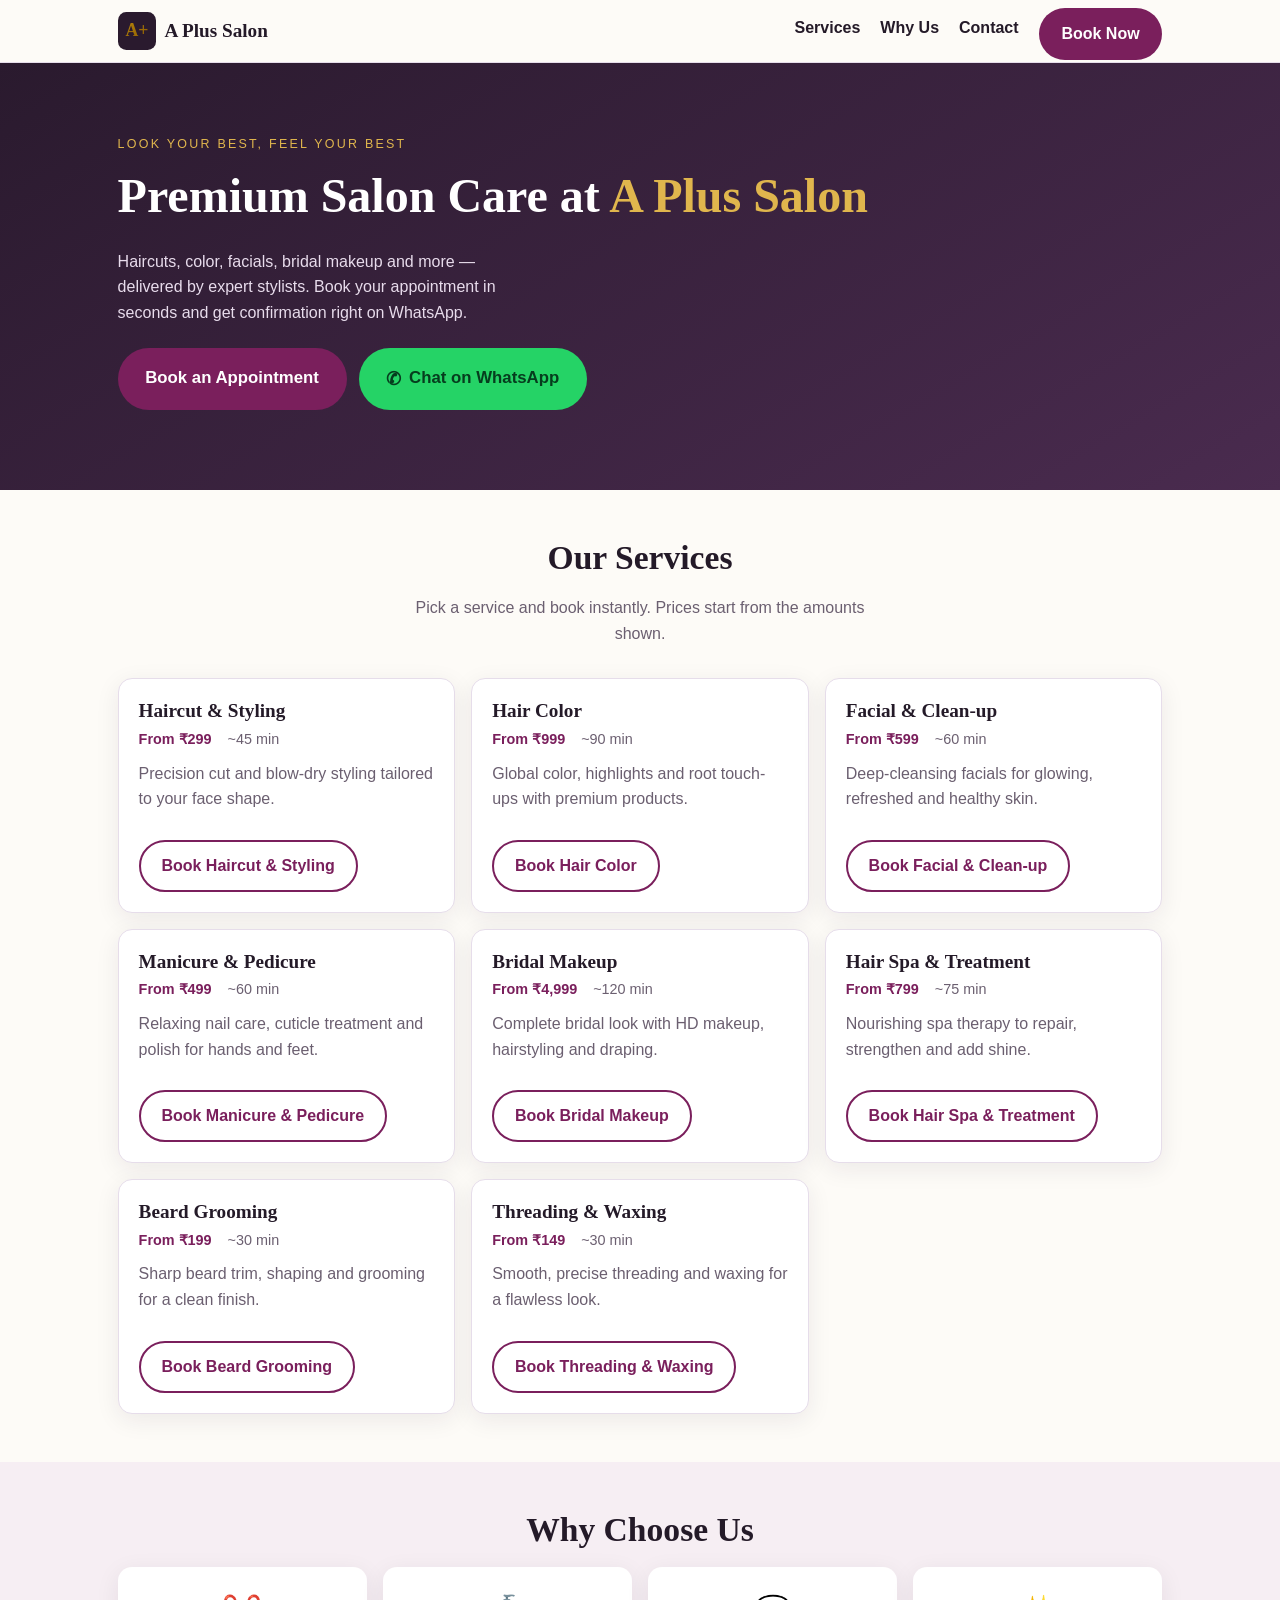
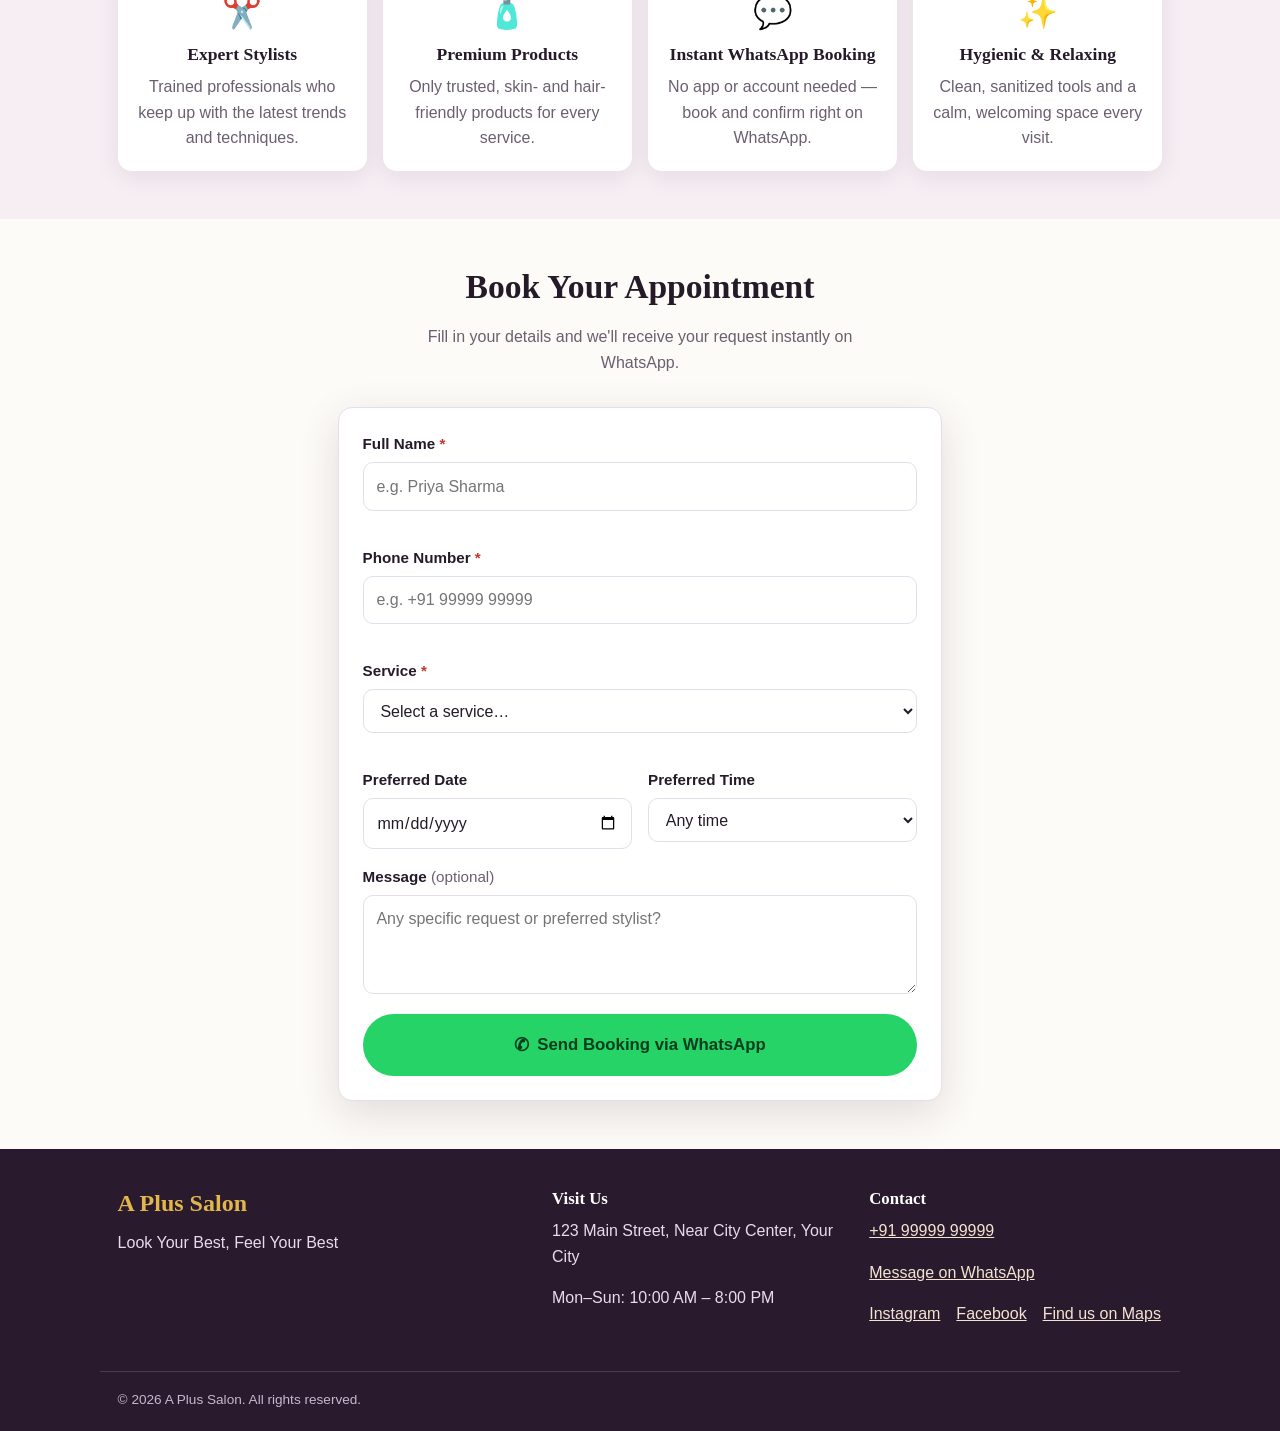
==== index.html @ b379f470 "feat: add public salon landing page with WhatsApp lead capture - Dependency-free static site (HTML +" ====
<!DOCTYPE html>
<html lang="en">
<head>
  <meta charset="UTF-8" />
  <meta name="viewport" content="width=device-width, initial-scale=1.0" />
  <title>A Plus Salon — Look Your Best, Feel Your Best</title>
  <meta name="description" content="A Plus Salon offers haircuts, hair color, facials, bridal makeup, manicure, pedicure and hair spa. Book your appointment instantly on WhatsApp." />
  <meta name="theme-color" content="#2a1a2e" />
  <link rel="canonical" href="https://a-plus-salon.example.com/" />

  <!-- Open Graph -->
  <meta property="og:type" content="business.business" />
  <meta property="og:title" content="A Plus Salon — Look Your Best, Feel Your Best" />
  <meta property="og:description" content="Haircuts, color, facials, bridal makeup and more. Book instantly on WhatsApp." />
  <meta property="og:url" content="https://a-plus-salon.example.com/" />
  <meta property="og:image" content="assets/img/og-image.svg" />
  <meta property="og:site_name" content="A Plus Salon" />

  <!-- Twitter card -->
  <meta name="twitter:card" content="summary_large_image" />
  <meta name="twitter:title" content="A Plus Salon — Look Your Best, Feel Your Best" />
  <meta name="twitter:description" content="Haircuts, color, facials, bridal makeup and more. Book instantly on WhatsApp." />
  <meta name="twitter:image" content="assets/img/og-image.svg" />

  <!-- Favicon -->
  <link rel="icon" type="image/svg+xml" href="assets/img/favicon.svg" />

  <!-- Styles -->
  <link rel="stylesheet" href="assets/css/styles.css" />

  <!-- JSON-LD: LocalBusiness / HairSalon -->
  <script type="application/ld+json">
  {
    "@context": "https://schema.org",
    "@type": "HairSalon",
    "name": "A Plus Salon",
    "description": "Full-service salon offering haircuts, hair color, facials, bridal makeup, manicure, pedicure and hair spa.",
    "image": "https://a-plus-salon.example.com/assets/img/og-image.svg",
    "url": "https://a-plus-salon.example.com/",
    "telephone": "+91 99999 99999",
    "priceRange": "₹₹",
    "address": {
      "@type": "PostalAddress",
      "streetAddress": "123 Main Street, Near City Center",
      "addressLocality": "Your City"
    },
    "openingHours": "Mo-Su 10:00-20:00"
  }
  </script>
</head>
<body>
  <a class="skip-link" href="#booking">Skip to booking</a>

  <!-- ============================ HEADER / NAV ============================ -->
  <header class="site-header">
    <div class="container site-header__inner">
      <a class="brand" href="#top" data-scroll-to="top">
        <img class="brand__logo" src="assets/img/logo.svg" width="40" height="40" alt="" />
        <span class="brand__name" data-salon-name>A Plus Salon</span>
      </a>

      <button id="nav-toggle" class="nav-toggle" type="button" aria-label="Toggle menu" aria-expanded="false" aria-controls="nav-menu">
        <span class="nav-toggle__bar"></span>
        <span class="nav-toggle__bar"></span>
        <span class="nav-toggle__bar"></span>
      </button>

      <nav id="nav-menu" class="nav-menu" aria-label="Primary">
        <a href="#services" data-scroll-to="services">Services</a>
        <a href="#benefits" data-scroll-to="benefits">Why Us</a>
        <a href="#contact" data-scroll-to="contact">Contact</a>
        <button class="btn btn--primary nav-menu__cta" type="button" data-scroll-to="booking">Book Now</button>
      </nav>
    </div>
  </header>

  <main id="top">
    <!-- =============================== HERO =============================== -->
    <section class="hero" aria-labelledby="hero-title">
      <div class="container hero__inner">
        <p class="hero__eyebrow" data-tagline>Look Your Best, Feel Your Best</p>
        <h1 id="hero-title" class="hero__title">
          Premium Salon Care at <span class="hero__accent" data-salon-name>A Plus Salon</span>
        </h1>
        <p class="hero__subtext">
          Haircuts, color, facials, bridal makeup and more — delivered by expert stylists.
          Book your appointment in seconds and get confirmation right on WhatsApp.
        </p>
        <div class="hero__actions">
          <button class="btn btn--primary btn--lg" type="button" data-scroll-to="booking">Book an Appointment</button>
          <a class="btn btn--whatsapp btn--lg" data-whatsapp-link href="#" rel="noopener">
            <span class="btn__wa-icon" aria-hidden="true">✆</span> Chat on WhatsApp
          </a>
        </div>
      </div>
    </section>

    <!-- ============================= SERVICES ============================= -->
    <section id="services" class="section services" aria-labelledby="services-title">
      <div class="container">
        <h2 id="services-title" class="section__title">Our Services</h2>
        <p class="section__lead">Pick a service and book instantly. Prices start from the amounts shown.</p>
        <div id="services-grid" class="services__grid">
          <!-- Service cards are rendered from config by main.js -->
          <noscript>Please enable JavaScript to view our services and booking form.</noscript>
        </div>
      </div>
    </section>

    <!-- ============================= BENEFITS ============================= -->
    <section id="benefits" class="section benefits" aria-labelledby="benefits-title">
      <div class="container">
        <h2 id="benefits-title" class="section__title">Why Choose Us</h2>
        <ul class="benefits__grid">
          <li class="benefit">
            <span class="benefit__icon" aria-hidden="true">✂️</span>
            <h3 class="benefit__title">Expert Stylists</h3>
            <p>Trained professionals who keep up with the latest trends and techniques.</p>
          </li>
          <li class="benefit">
            <span class="benefit__icon" aria-hidden="true">🧴</span>
            <h3 class="benefit__title">Premium Products</h3>
            <p>Only trusted, skin- and hair-friendly products for every service.</p>
          </li>
          <li class="benefit">
            <span class="benefit__icon" aria-hidden="true">💬</span>
            <h3 class="benefit__title">Instant WhatsApp Booking</h3>
            <p>No app or account needed — book and confirm right on WhatsApp.</p>
          </li>
          <li class="benefit">
            <span class="benefit__icon" aria-hidden="true">✨</span>
            <h3 class="benefit__title">Hygienic &amp; Relaxing</h3>
            <p>Clean, sanitized tools and a calm, welcoming space every visit.</p>
          </li>
        </ul>
      </div>
    </section>

    <!-- ============================= BOOKING ============================= -->
    <section id="booking" class="section booking" aria-labelledby="booking-title">
      <div class="container booking__inner">
        <h2 id="booking-title" class="section__title">Book Your Appointment</h2>
        <p class="section__lead">
          Fill in your details and we'll receive your request instantly on WhatsApp.
        </p>

        <form id="booking-form" class="booking-form" novalidate>
          <div class="field">
            <label for="name">Full Name <span class="req" aria-hidden="true">*</span></label>
            <input id="name" name="name" type="text" autocomplete="name" required
                   aria-required="true" placeholder="e.g. Priya Sharma" />
            <p class="field__error" data-error-for="name" role="alert" aria-live="polite"></p>
          </div>

          <div class="field">
            <label for="phone">Phone Number <span class="req" aria-hidden="true">*</span></label>
            <input id="phone" name="phone" type="tel" inputmode="tel" autocomplete="tel" required
                   aria-required="true" placeholder="e.g. +91 99999 99999" />
            <p class="field__error" data-error-for="phone" role="alert" aria-live="polite"></p>
          </div>

          <div class="field">
            <label for="service">Service <span class="req" aria-hidden="true">*</span></label>
            <select id="service" name="service" required aria-required="true">
              <!-- Options populated from config by main.js -->
              <option value="" disabled selected>Select a service…</option>
            </select>
            <p class="field__error" data-error-for="service" role="alert" aria-live="polite"></p>
          </div>

          <div class="field field--half">
            <label for="date">Preferred Date</label>
            <input id="date" name="date" type="date" autocomplete="off" />
          </div>

          <div class="field field--half">
            <label for="time">Preferred Time</label>
            <select id="time" name="time">
              <option value="">Any time</option>
              <option value="Morning (10 AM – 12 PM)">Morning (10 AM – 12 PM)</option>
              <option value="Afternoon (12 PM – 4 PM)">Afternoon (12 PM – 4 PM)</option>
              <option value="Evening (4 PM – 8 PM)">Evening (4 PM – 8 PM)</option>
            </select>
          </div>

          <div class="field">
            <label for="message">Message <span class="field__opt">(optional)</span></label>
            <textarea id="message" name="message" rows="3" autocomplete="off"
                      placeholder="Any specific request or preferred stylist?"></textarea>
          </div>

          <!-- Honeypot: hidden from real users, catches spam bots -->
          <div class="hp-field" aria-hidden="true">
            <label for="company">Company (leave empty)</label>
            <input id="company" name="company" type="text" tabindex="-1" autocomplete="off" />
          </div>

          <button class="btn btn--whatsapp btn--lg btn--block" type="submit">
            <span class="btn__wa-icon" aria-hidden="true">✆</span> Send Booking via WhatsApp
          </button>

          <div id="form-success" class="form-success" role="status" aria-live="polite" hidden>
            <strong>Thank you! Your booking request has been saved.</strong>
            <p>We've opened WhatsApp so you can send us your request. See you soon!</p>
            <p id="whatsapp-fallback-wrap" class="whatsapp-fallback-wrap" hidden>
              If WhatsApp didn't open,
              <a id="whatsapp-fallback" href="#" rel="noopener">tap here to message us</a>.
            </p>
          </div>
        </form>
      </div>
    </section>
  </main>

  <!-- ============================== FOOTER ============================== -->
  <footer id="contact" class="site-footer">
    <div class="container site-footer__inner">
      <div class="site-footer__col">
        <h2 class="site-footer__brand" data-salon-name>A Plus Salon</h2>
        <p data-tagline>Look Your Best, Feel Your Best</p>
      </div>
      <div class="site-footer__col">
        <h3>Visit Us</h3>
        <p><span data-address>123 Main Street</span>, <span data-city>Your City</span></p>
        <p data-hours>Mon–Sun: 10:00 AM – 8:00 PM</p>
      </div>
      <div class="site-footer__col">
        <h3>Contact</h3>
        <p><a data-phone-link href="#"><span data-phone>+91 99999 99999</span></a></p>
        <p><a class="footer-wa" data-whatsapp-link href="#" rel="noopener">Message on WhatsApp</a></p>
        <p class="site-footer__social">
          <a data-social="instagram" href="#" rel="noopener">Instagram</a>
          <a data-social="facebook" href="#" rel="noopener">Facebook</a>
          <a data-social="maps" href="#" rel="noopener">Find us on Maps</a>
        </p>
      </div>
    </div>
    <div class="site-footer__bottom container">
      <p>&copy; <span data-year>2025</span> <span data-salon-name>A Plus Salon</span>. All rights reserved.</p>
    </div>
  </footer>

  <!-- Config first, then main logic -->
  <script src="assets/js/config.js"></script>
  <script src="assets/js/main.js"></script>
</body>
</html>
---- assets/css/styles.css ----
/* ==========================================================================
   A Plus Salon — Mobile-first stylesheet (vanilla CSS, no dependencies)
   ========================================================================== */

/* ---------------------------------------------------- Design tokens */
:root {
  --color-bg: #fdfbf7;
  --color-surface: #ffffff;
  --color-ink: #241a28;
  --color-muted: #6b5f70;
  --color-primary: #7a1f5c;
  --color-primary-dark: #5c1545;
  --color-accent: #b8860b;
  --color-accent-light: #e0b64d;
  --color-plum: #2a1a2e;
  --color-whatsapp: #25d366;
  --color-whatsapp-dark: #1da851;
  --color-error: #c0392b;
  --color-border: #e6ddea;

  --radius: 14px;
  --radius-sm: 10px;
  --shadow: 0 6px 24px rgba(42, 26, 46, 0.08);
  --shadow-lg: 0 12px 40px rgba(42, 26, 46, 0.14);

  --font-body: -apple-system, BlinkMacSystemFont, "Segoe UI", Roboto, Helvetica,
    Arial, sans-serif;
  --font-head: Georgia, "Times New Roman", "Playfair Display", serif;

  --tap: 44px;
  --maxw: 1080px;
}

/* ---------------------------------------------------- Base / reset */
*,
*::before,
*::after {
  box-sizing: border-box;
}
html {
  scroll-behavior: smooth;
}
body {
  margin: 0;
  font-family: var(--font-body);
  color: var(--color-ink);
  background: var(--color-bg);
  line-height: 1.6;
  -webkit-font-smoothing: antialiased;
  overflow-x: hidden;
}
img {
  max-width: 100%;
  display: block;
}
a {
  color: var(--color-primary);
}
h1,
h2,
h3 {
  font-family: var(--font-head);
  line-height: 1.2;
  margin: 0 0 0.5em;
}
p {
  margin: 0 0 1em;
}

.container {
  width: 100%;
  max-width: var(--maxw);
  margin: 0 auto;
  padding: 0 1.1rem;
}

/* Accessibility helpers */
.skip-link {
  position: absolute;
  left: -999px;
  top: 0;
  background: var(--color-primary);
  color: #fff;
  padding: 0.6rem 1rem;
  z-index: 200;
  border-radius: 0 0 var(--radius-sm) 0;
}
.skip-link:focus {
  left: 0;
}

:focus-visible {
  outline: 3px solid var(--color-accent-light);
  outline-offset: 2px;
}

/* ---------------------------------------------------- Buttons */
.btn {
  display: inline-flex;
  align-items: center;
  justify-content: center;
  gap: 0.5rem;
  min-height: var(--tap);
  padding: 0.7rem 1.3rem;
  border: 2px solid transparent;
  border-radius: 999px;
  font: inherit;
  font-weight: 600;
  text-decoration: none;
  cursor: pointer;
  transition: transform 0.06s ease, background 0.15s ease, box-shadow 0.15s ease;
}
.btn:active {
  transform: translateY(1px);
}
.btn--lg {
  padding: 0.9rem 1.6rem;
  font-size: 1.05rem;
}
.btn--block {
  width: 100%;
}
.btn--primary {
  background: var(--color-primary);
  color: #fff;
}
.btn--primary:hover {
  background: var(--color-primary-dark);
}
.btn--outline {
  background: transparent;
  color: var(--color-primary);
  border-color: var(--color-primary);
}
.btn--outline:hover {
  background: var(--color-primary);
  color: #fff;
}
.btn--whatsapp {
  background: var(--color-whatsapp);
  color: #063d1e;
}
.btn--whatsapp:hover {
  background: var(--color-whatsapp-dark);
  color: #fff;
}
.btn__wa-icon {
  font-size: 1.1em;
}

/* ---------------------------------------------------- Header / nav */
.site-header {
  position: sticky;
  top: 0;
  z-index: 100;
  background: rgba(253, 251, 247, 0.96);
  backdrop-filter: saturate(1.2) blur(6px);
  border-bottom: 1px solid var(--color-border);
}
.site-header__inner {
  display: flex;
  align-items: center;
  justify-content: space-between;
  min-height: 62px;
  gap: 0.75rem;
}
.brand {
  display: inline-flex;
  align-items: center;
  gap: 0.55rem;
  text-decoration: none;
  color: var(--color-ink);
}
.brand__logo {
  width: 38px;
  height: 38px;
}
.brand__name {
  font-family: var(--font-head);
  font-weight: 700;
  font-size: 1.2rem;
}
.nav-toggle {
  display: inline-flex;
  flex-direction: column;
  justify-content: center;
  gap: 5px;
  width: var(--tap);
  height: var(--tap);
  padding: 0;
  background: transparent;
  border: 0;
  cursor: pointer;
}
.nav-toggle__bar {
  display: block;
  width: 24px;
  height: 2px;
  margin: 0 auto;
  background: var(--color-ink);
  border-radius: 2px;
}
.nav-menu {
  display: none;
  position: absolute;
  left: 0;
  right: 0;
  top: 100%;
  flex-direction: column;
  gap: 0.25rem;
  padding: 0.75rem 1.1rem 1.1rem;
  background: var(--color-surface);
  border-bottom: 1px solid var(--color-border);
  box-shadow: var(--shadow);
}
.nav-menu.is-open {
  display: flex;
}
.nav-menu a {
  display: block;
  padding: 0.7rem 0.25rem;
  min-height: var(--tap);
  color: var(--color-ink);
  text-decoration: none;
  font-weight: 600;
}
.nav-menu a:hover {
  color: var(--color-primary);
}
.nav-menu__cta {
  margin-top: 0.35rem;
}

/* ---------------------------------------------------- Hero */
.hero {
  background: linear-gradient(150deg, var(--color-plum) 0%, #4a2b4f 100%);
  color: #f7eefb;
  padding: 3rem 0 3.5rem;
}
.hero__eyebrow {
  text-transform: uppercase;
  letter-spacing: 0.18em;
  font-size: 0.78rem;
  color: var(--color-accent-light);
  margin-bottom: 0.75rem;
}
.hero__title {
  font-size: clamp(1.9rem, 6vw, 3rem);
  color: #fff;
}
.hero__accent {
  color: var(--color-accent-light);
}
.hero__subtext {
  max-width: 46ch;
  color: #e8dcec;
}
.hero__actions {
  display: flex;
  flex-wrap: wrap;
  gap: 0.75rem;
  margin-top: 1.4rem;
}

/* ---------------------------------------------------- Sections */
.section {
  padding: 3rem 0;
}
.section__title {
  font-size: clamp(1.5rem, 4.5vw, 2.1rem);
  text-align: center;
}
.section__lead {
  text-align: center;
  max-width: 55ch;
  margin: 0 auto 2rem;
  color: var(--color-muted);
}
.services {
  background: var(--color-bg);
}
.benefits {
  background: #f6eef3;
}

/* ---------------------------------------------------- Service cards */
.services__grid,
.benefits__grid {
  display: grid;
  grid-template-columns: 1fr;
  gap: 1rem;
}
.service-card {
  background: var(--color-surface);
  border: 1px solid var(--color-border);
  border-radius: var(--radius);
  padding: 1.25rem;
  box-shadow: var(--shadow);
  display: flex;
  flex-direction: column;
}
.service-card__name {
  font-size: 1.2rem;
  margin-bottom: 0.35rem;
}
.service-card__meta {
  display: flex;
  flex-wrap: wrap;
  gap: 0.5rem 1rem;
  margin: 0 0 0.6rem;
  font-size: 0.9rem;
}
.service-card__price {
  font-weight: 700;
  color: var(--color-primary);
}
.service-card__dur {
  color: var(--color-muted);
}
.service-card__desc {
  color: var(--color-muted);
  flex: 1;
}
.service-card__cta {
  margin-top: 0.75rem;
  align-self: flex-start;
}

/* ---------------------------------------------------- Benefits */
.benefits__grid {
  list-style: none;
  margin: 0;
  padding: 0;
}
.benefit {
  background: var(--color-surface);
  border-radius: var(--radius);
  padding: 1.25rem;
  text-align: center;
  box-shadow: var(--shadow);
}
.benefit__icon {
  font-size: 2rem;
  display: block;
  margin-bottom: 0.4rem;
}
.benefit__title {
  font-size: 1.1rem;
}
.benefit p {
  color: var(--color-muted);
  margin: 0;
}

/* ---------------------------------------------------- Booking form */
.booking {
  background: var(--color-bg);
}
.booking__inner {
  max-width: 640px;
}
.booking-form {
  display: grid;
  grid-template-columns: 1fr 1fr;
  gap: 1rem;
  background: var(--color-surface);
  border: 1px solid var(--color-border);
  border-radius: var(--radius);
  padding: 1.5rem;
  box-shadow: var(--shadow-lg);
}
.field {
  grid-column: 1 / -1;
  display: flex;
  flex-direction: column;
  gap: 0.35rem;
}
.field label {
  font-weight: 600;
  font-size: 0.95rem;
}
.field__opt {
  font-weight: 400;
  color: var(--color-muted);
}
.req {
  color: var(--color-error);
}
.field input,
.field select,
.field textarea {
  min-height: var(--tap);
  padding: 0.65rem 0.8rem;
  font: inherit;
  color: var(--color-ink);
  background: #fff;
  border: 1.5px solid var(--color-border);
  border-radius: var(--radius-sm);
  width: 100%;
}
.field textarea {
  min-height: 88px;
  resize: vertical;
}
.field input:focus,
.field select:focus,
.field textarea:focus {
  border-color: var(--color-primary);
  outline: none;
  box-shadow: 0 0 0 3px rgba(122, 31, 92, 0.15);
}
.field input.is-invalid,
.field select.is-invalid {
  border-color: var(--color-error);
}
.field__error {
  color: var(--color-error);
  font-size: 0.85rem;
  margin: 0;
  min-height: 1em;
}
.booking-form .btn[type="submit"] {
  grid-column: 1 / -1;
  margin-top: 0.25rem;
}

/* Honeypot — visually hidden but present for bots */
.hp-field {
  position: absolute;
  left: -9999px;
  width: 1px;
  height: 1px;
  overflow: hidden;
}

/* Success / fallback states */
.form-success {
  grid-column: 1 / -1;
  background: #e9f9ef;
  border: 1.5px solid var(--color-whatsapp);
  border-radius: var(--radius-sm);
  padding: 1rem 1.1rem;
  color: #0b5a2c;
}
.form-success strong {
  display: block;
  margin-bottom: 0.25rem;
}
.form-success p {
  margin: 0.25rem 0 0;
}
.whatsapp-fallback-wrap.is-emphasized {
  font-weight: 700;
}

/* ---------------------------------------------------- Footer */
.site-footer {
  background: var(--color-plum);
  color: #e8dcec;
  padding: 2.5rem 0 1.25rem;
}
.site-footer__inner {
  display: grid;
  grid-template-columns: 1fr;
  gap: 1.5rem;
}
.site-footer h3 {
  color: #fff;
  font-size: 1.05rem;
}
.site-footer__brand {
  color: var(--color-accent-light);
}
.site-footer a {
  color: #f3e4d0;
}
.site-footer__social {
  display: flex;
  flex-wrap: wrap;
  gap: 0.5rem 1rem;
}
.site-footer__bottom {
  margin-top: 1.75rem;
  padding-top: 1.1rem;
  border-top: 1px solid rgba(255, 255, 255, 0.15);
  font-size: 0.85rem;
  color: #c9b8cd;
}
.site-footer__bottom p {
  margin: 0;
}

/* ---------------------------------------------------- Breakpoints */
@media (min-width: 600px) {
  .services__grid {
    grid-template-columns: repeat(2, 1fr);
  }
  .benefits__grid {
    grid-template-columns: repeat(2, 1fr);
  }
  .field--half {
    grid-column: span 1;
  }
}

@media (min-width: 900px) {
  .nav-toggle {
    display: none;
  }
  .nav-menu {
    display: flex;
    position: static;
    flex-direction: row;
    align-items: center;
    gap: 1.25rem;
    padding: 0;
    background: transparent;
    border: 0;
    box-shadow: none;
  }
  .nav-menu a {
    padding: 0.4rem 0;
  }
  .services__grid {
    grid-template-columns: repeat(3, 1fr);
  }
  .benefits__grid {
    grid-template-columns: repeat(4, 1fr);
  }
  .site-footer__inner {
    grid-template-columns: 1.4fr 1fr 1fr;
  }
  .hero {
    padding: 4.5rem 0 5rem;
  }
}

/* Respect reduced motion */
@media (prefers-reduced-motion: reduce) {
  html {
    scroll-behavior: auto;
  }
  .btn {
    transition: none;
  }
}
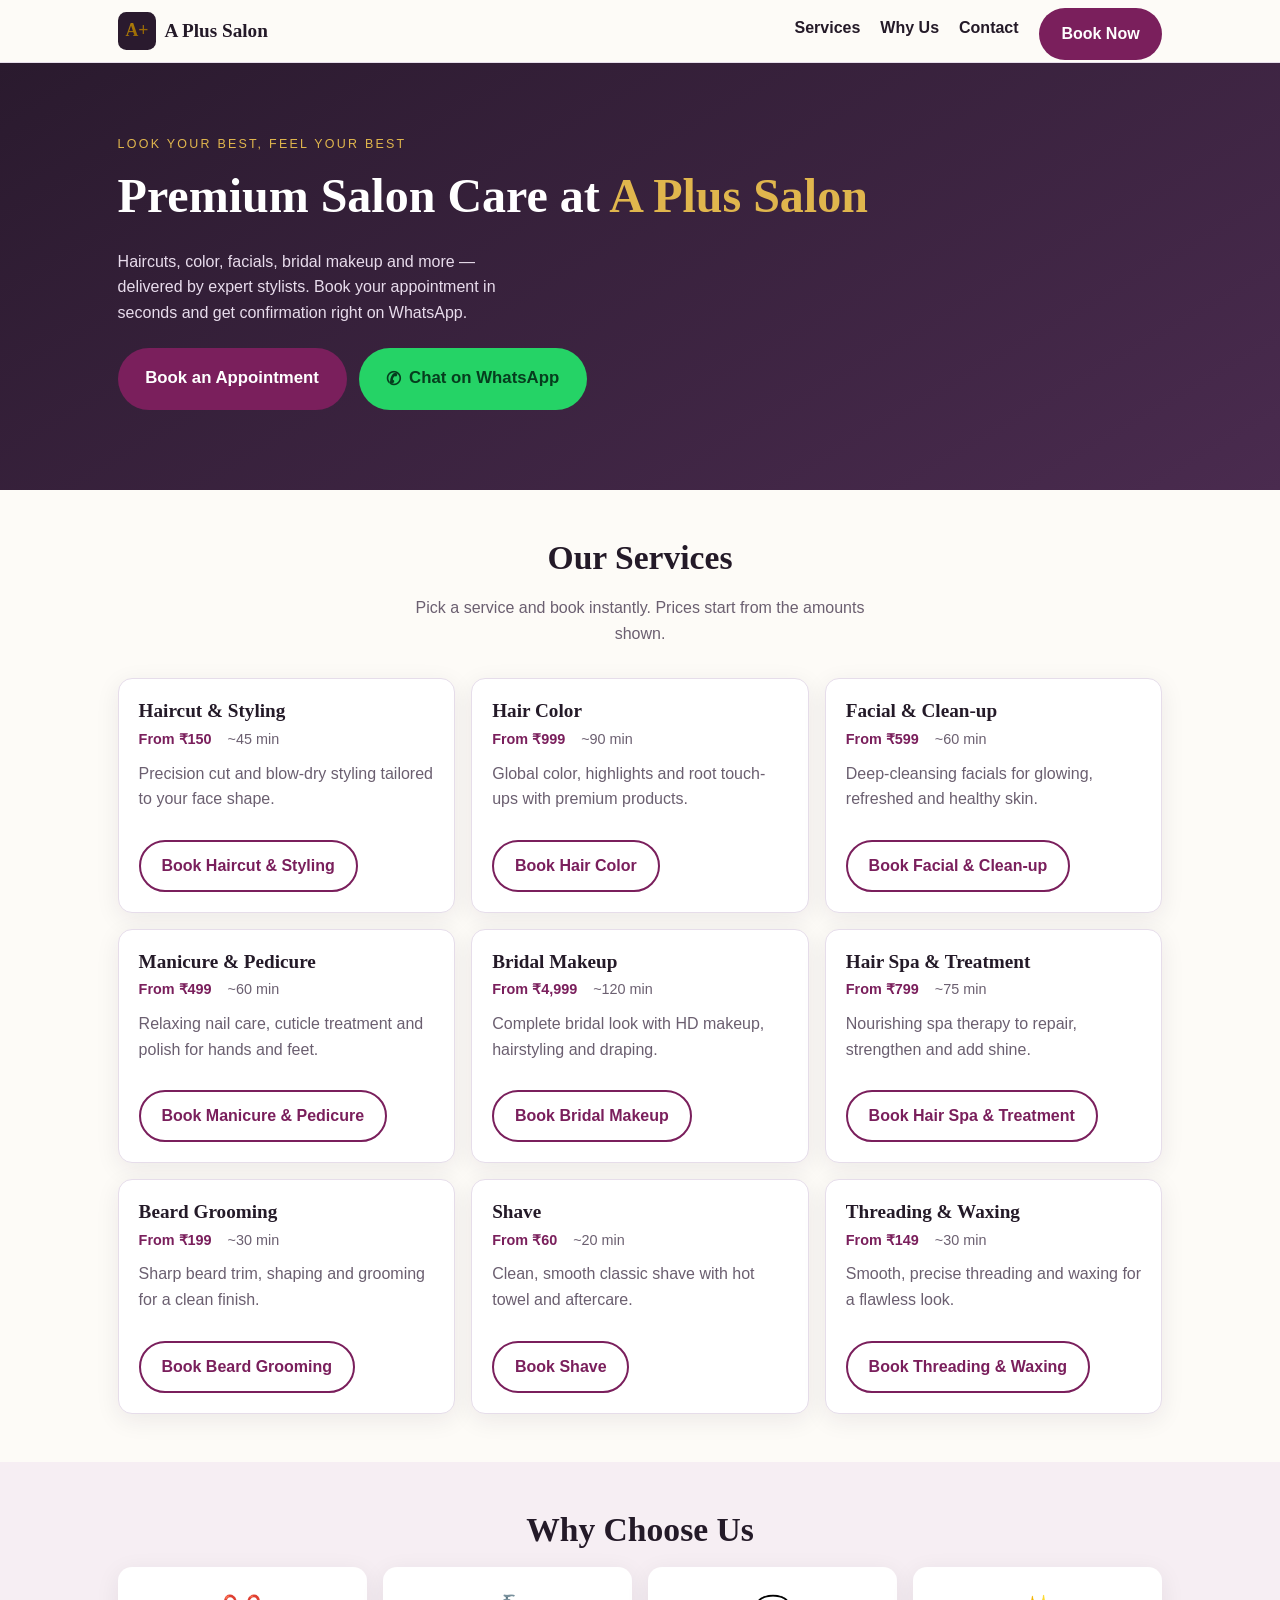
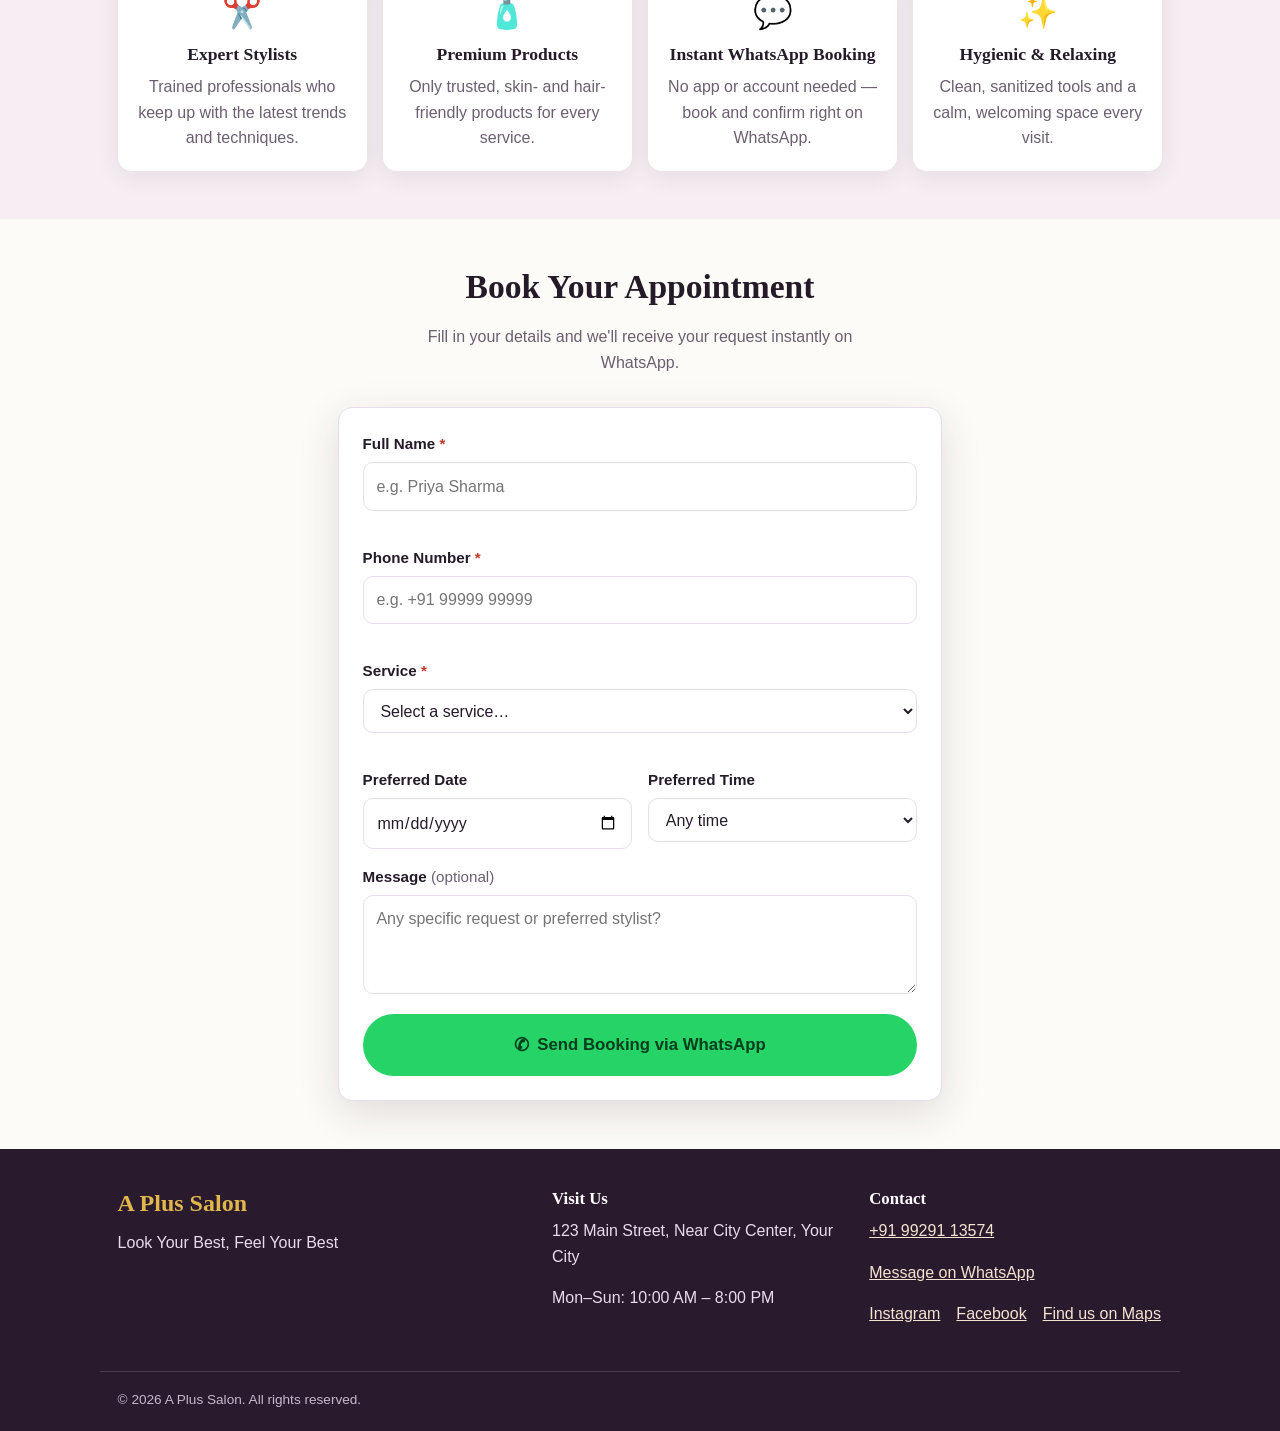
==== commit b8ed8be5: "feat: make site an installable PWA (Android install prompt + iOS add-to-home popup)" ====
--- a/index.html
+++ b/index.html
@@ -24,6 +24,14 @@
 
   <!-- Favicon -->
   <link rel="icon" type="image/svg+xml" href="assets/img/favicon.svg" />
+
+  <!-- PWA: installable app (Android/Chrome + iOS "Add to Home Screen") -->
+  <link rel="manifest" href="manifest.webmanifest" />
+  <link rel="apple-touch-icon" href="assets/img/app-icon.svg" />
+  <meta name="mobile-web-app-capable" content="yes" />
+  <meta name="apple-mobile-web-app-capable" content="yes" />
+  <meta name="apple-mobile-web-app-status-bar-style" content="black-translucent" />
+  <meta name="apple-mobile-web-app-title" content="A Plus Salon" />
 
   <!-- Styles -->
   <link rel="stylesheet" href="assets/css/styles.css" />
@@ -243,5 +251,6 @@
   <!-- Config first, then main logic -->
   <script src="assets/js/config.js"></script>
   <script src="assets/js/main.js"></script>
+  <script src="assets/js/pwa.js"></script>
 </body>
 </html>
--- a/assets/css/styles.css
+++ b/assets/css/styles.css
@@ -535,6 +535,274 @@
   }
 }
 
+/* ==========================================================================
+   Admin — Owner Leads Dashboard
+   ========================================================================== */
+
+/* Extra button variants used by the dashboard */
+.btn--sm {
+  min-height: 38px;
+  padding: 0.45rem 0.9rem;
+  font-size: 0.9rem;
+}
+.btn--danger {
+  background: var(--color-error);
+  color: #fff;
+}
+.btn--danger:hover {
+  background: #96271b;
+}
+
+/* Screen-reader-only utility */
+.sr-only {
+  position: absolute;
+  width: 1px;
+  height: 1px;
+  padding: 0;
+  margin: -1px;
+  overflow: hidden;
+  clip: rect(0, 0, 0, 0);
+  white-space: nowrap;
+  border: 0;
+}
+
+.admin-nav__link {
+  font-weight: 600;
+  text-decoration: none;
+  color: var(--color-primary);
+}
+.admin-nav__link:hover {
+  text-decoration: underline;
+}
+
+.admin-main {
+  padding: 2rem 0 3rem;
+}
+.admin-head__title {
+  font-size: clamp(1.6rem, 5vw, 2.2rem);
+  margin-bottom: 0.25rem;
+}
+.admin-head__sub {
+  color: var(--color-muted);
+  margin-bottom: 1.25rem;
+}
+
+.admin-note {
+  background: #fbf3e6;
+  border: 1px solid var(--color-accent-light);
+  border-left: 4px solid var(--color-accent);
+  border-radius: var(--radius-sm);
+  padding: 0.9rem 1.1rem;
+  font-size: 0.92rem;
+  color: #5a4a12;
+}
+.admin-note em {
+  font-style: italic;
+}
+
+/* Summary stat cards */
+.admin-summary {
+  display: grid;
+  grid-template-columns: repeat(2, 1fr);
+  gap: 1rem;
+  margin: 1.25rem 0;
+}
+.stat-card {
+  background: var(--color-surface);
+  border: 1px solid var(--color-border);
+  border-radius: var(--radius);
+  box-shadow: var(--shadow);
+  padding: 1.1rem 1.25rem;
+  display: flex;
+  flex-direction: column;
+  gap: 0.15rem;
+}
+.stat-card__value {
+  font-family: var(--font-head);
+  font-size: 2rem;
+  font-weight: 700;
+  color: var(--color-primary);
+  line-height: 1;
+}
+.stat-card__label {
+  color: var(--color-muted);
+  font-size: 0.9rem;
+}
+
+/* Toolbar: search + actions */
+.admin-toolbar {
+  display: flex;
+  flex-direction: column;
+  gap: 0.75rem;
+  margin: 1.25rem 0;
+}
+.admin-toolbar__search {
+  gap: 0;
+}
+.admin-toolbar__search input {
+  min-height: var(--tap);
+  padding: 0.65rem 0.8rem;
+  font: inherit;
+  color: var(--color-ink);
+  background: #fff;
+  border: 1.5px solid var(--color-border);
+  border-radius: var(--radius-sm);
+  width: 100%;
+}
+.admin-toolbar__search input:focus {
+  border-color: var(--color-primary);
+  outline: none;
+  box-shadow: 0 0 0 3px rgba(122, 31, 92, 0.15);
+}
+.admin-toolbar__actions {
+  display: flex;
+  flex-wrap: wrap;
+  gap: 0.5rem;
+}
+
+.admin-empty {
+  background: var(--color-surface);
+  border: 1px dashed var(--color-border);
+  border-radius: var(--radius);
+  padding: 1.5rem;
+  text-align: center;
+  color: var(--color-muted);
+}
+
+/* Leads table (desktop) */
+.leads-table-wrap {
+  overflow-x: auto;
+  background: var(--color-surface);
+  border: 1px solid var(--color-border);
+  border-radius: var(--radius);
+  box-shadow: var(--shadow);
+}
+.leads-table {
+  width: 100%;
+  border-collapse: collapse;
+  min-width: 720px;
+}
+.leads-table th,
+.leads-table td {
+  text-align: left;
+  padding: 0.75rem 0.9rem;
+  border-bottom: 1px solid var(--color-border);
+  vertical-align: top;
+  font-size: 0.92rem;
+}
+.leads-table thead th {
+  background: #f6eef3;
+  font-family: var(--font-body);
+  font-weight: 700;
+  color: var(--color-ink);
+  white-space: nowrap;
+}
+.leads-table tbody tr:hover {
+  background: #faf6fb;
+}
+.col-message {
+  max-width: 260px;
+  white-space: pre-wrap;
+  word-break: break-word;
+}
+.col-created,
+.col-when {
+  white-space: nowrap;
+  color: var(--color-muted);
+}
+
+/* Phone cell (shared by table + cards) */
+.lead-phone {
+  display: flex;
+  flex-direction: column;
+  gap: 0.4rem;
+  align-items: flex-start;
+}
+.lead-phone__tel {
+  font-weight: 600;
+  text-decoration: none;
+  white-space: nowrap;
+}
+.lead-phone__tel:hover {
+  text-decoration: underline;
+}
+
+/* Leads cards (mobile) */
+.leads-cards {
+  grid-template-columns: 1fr;
+  gap: 1rem;
+}
+/* The [hidden] attribute (set by JS when there are no visible leads) must
+   always win over the display rules below. */
+.leads-table-wrap[hidden],
+.leads-cards[hidden] {
+  display: none !important;
+}
+.lead-card {
+  background: var(--color-surface);
+  border: 1px solid var(--color-border);
+  border-radius: var(--radius);
+  box-shadow: var(--shadow);
+  padding: 1.1rem 1.2rem;
+}
+.lead-card__head {
+  display: flex;
+  flex-wrap: wrap;
+  justify-content: space-between;
+  align-items: baseline;
+  gap: 0.25rem 0.75rem;
+  margin-bottom: 0.6rem;
+}
+.lead-card__name {
+  font-size: 1.15rem;
+  margin: 0;
+}
+.lead-card__created {
+  color: var(--color-muted);
+  font-size: 0.82rem;
+}
+.lead-card__row {
+  display: flex;
+  gap: 0.75rem;
+  padding: 0.35rem 0;
+  border-top: 1px solid var(--color-border);
+}
+.lead-card__label {
+  flex: 0 0 88px;
+  font-weight: 600;
+  color: var(--color-muted);
+  font-size: 0.88rem;
+}
+.lead-card__value {
+  flex: 1;
+  word-break: break-word;
+  white-space: pre-wrap;
+}
+
+/* Desktop: show table, hide cards. Mobile: show cards, hide table. */
+.leads-cards:not([hidden]) {
+  display: grid;
+}
+@media (min-width: 768px) {
+  .admin-toolbar {
+    flex-direction: row;
+    align-items: center;
+    justify-content: space-between;
+  }
+  .admin-toolbar__search {
+    flex: 1;
+    max-width: 420px;
+  }
+  .leads-cards {
+    display: none !important;
+  }
+}
+@media (max-width: 767.98px) {
+  .leads-table-wrap {
+    display: none !important;
+  }
+}
+
 /* Respect reduced motion */
 @media (prefers-reduced-motion: reduce) {
   html {
@@ -544,3 +812,119 @@
     transition: none;
   }
 }
+
+
+/* ==========================================================================
+   PWA install popup (Android install prompt + iOS "Add to Home Screen")
+   ========================================================================== */
+.pwa-install {
+  position: fixed;
+  left: 0;
+  right: 0;
+  bottom: 0;
+  z-index: 1000;
+  display: flex;
+  justify-content: center;
+  padding: 12px;
+  padding-bottom: calc(12px + env(safe-area-inset-bottom, 0px));
+  pointer-events: none;
+}
+.pwa-install__card {
+  pointer-events: auto;
+  position: relative;
+  display: flex;
+  align-items: center;
+  gap: 14px;
+  width: 100%;
+  max-width: 480px;
+  background: var(--color-surface);
+  color: var(--color-ink);
+  border: 1px solid var(--color-border);
+  border-radius: var(--radius);
+  box-shadow: var(--shadow-lg);
+  padding: 14px 16px;
+  transform: translateY(140%);
+  opacity: 0;
+  transition: transform 0.3s ease, opacity 0.3s ease;
+}
+.pwa-install.is-visible .pwa-install__card {
+  transform: translateY(0);
+  opacity: 1;
+}
+.pwa-install__icon {
+  flex: 0 0 auto;
+  width: 56px;
+  height: 56px;
+  border-radius: 14px;
+  box-shadow: 0 2px 8px rgba(42, 26, 46, 0.18);
+}
+.pwa-install__body {
+  flex: 1 1 auto;
+  min-width: 0;
+}
+.pwa-install__title {
+  margin: 0 0 2px;
+  font-weight: 700;
+  font-size: 1rem;
+  color: var(--color-plum);
+}
+.pwa-install__text {
+  margin: 0;
+  font-size: 0.86rem;
+  line-height: 1.4;
+  color: var(--color-muted);
+}
+.pwa-install__ios-icon {
+  display: inline-block;
+  font-weight: 700;
+  color: var(--color-primary);
+}
+.pwa-install__actions {
+  flex: 0 0 auto;
+}
+.pwa-install__cta {
+  white-space: nowrap;
+}
+.pwa-install__close {
+  position: absolute;
+  top: 6px;
+  right: 8px;
+  width: 28px;
+  height: 28px;
+  line-height: 1;
+  font-size: 1.4rem;
+  color: var(--color-muted);
+  background: transparent;
+  border: 0;
+  border-radius: 50%;
+  cursor: pointer;
+}
+.pwa-install__close:hover {
+  background: var(--color-border);
+  color: var(--color-ink);
+}
+
+/* iOS instruction popup has no CTA button, so let the text use full width */
+.pwa-install__actions:empty {
+  display: none;
+}
+
+@media (max-width: 520px) {
+  .pwa-install__card {
+    flex-wrap: wrap;
+    padding-right: 40px;
+  }
+  .pwa-install__actions {
+    width: 100%;
+  }
+  .pwa-install__cta {
+    width: 100%;
+  }
+}
+
+@media (prefers-reduced-motion: reduce) {
+  .pwa-install__card {
+    transition: opacity 0.2s ease;
+    transform: none;
+  }
+}
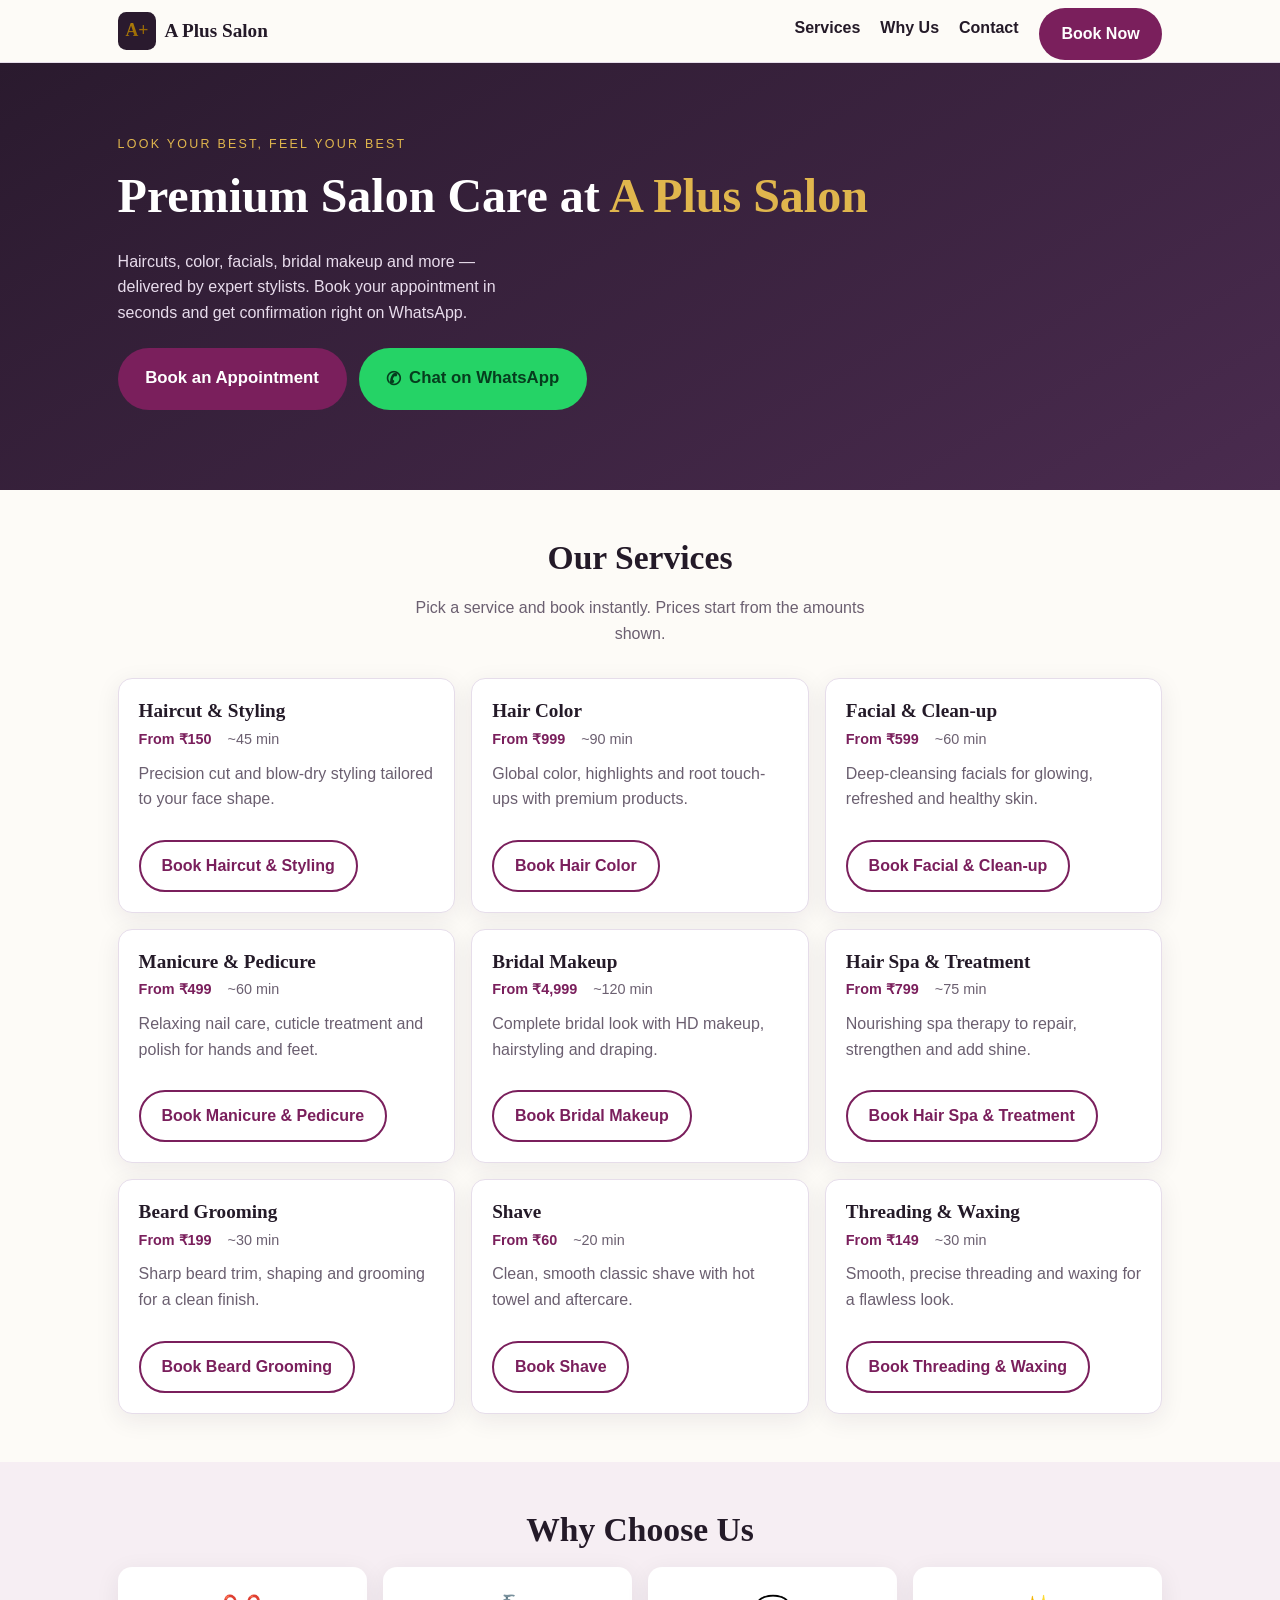
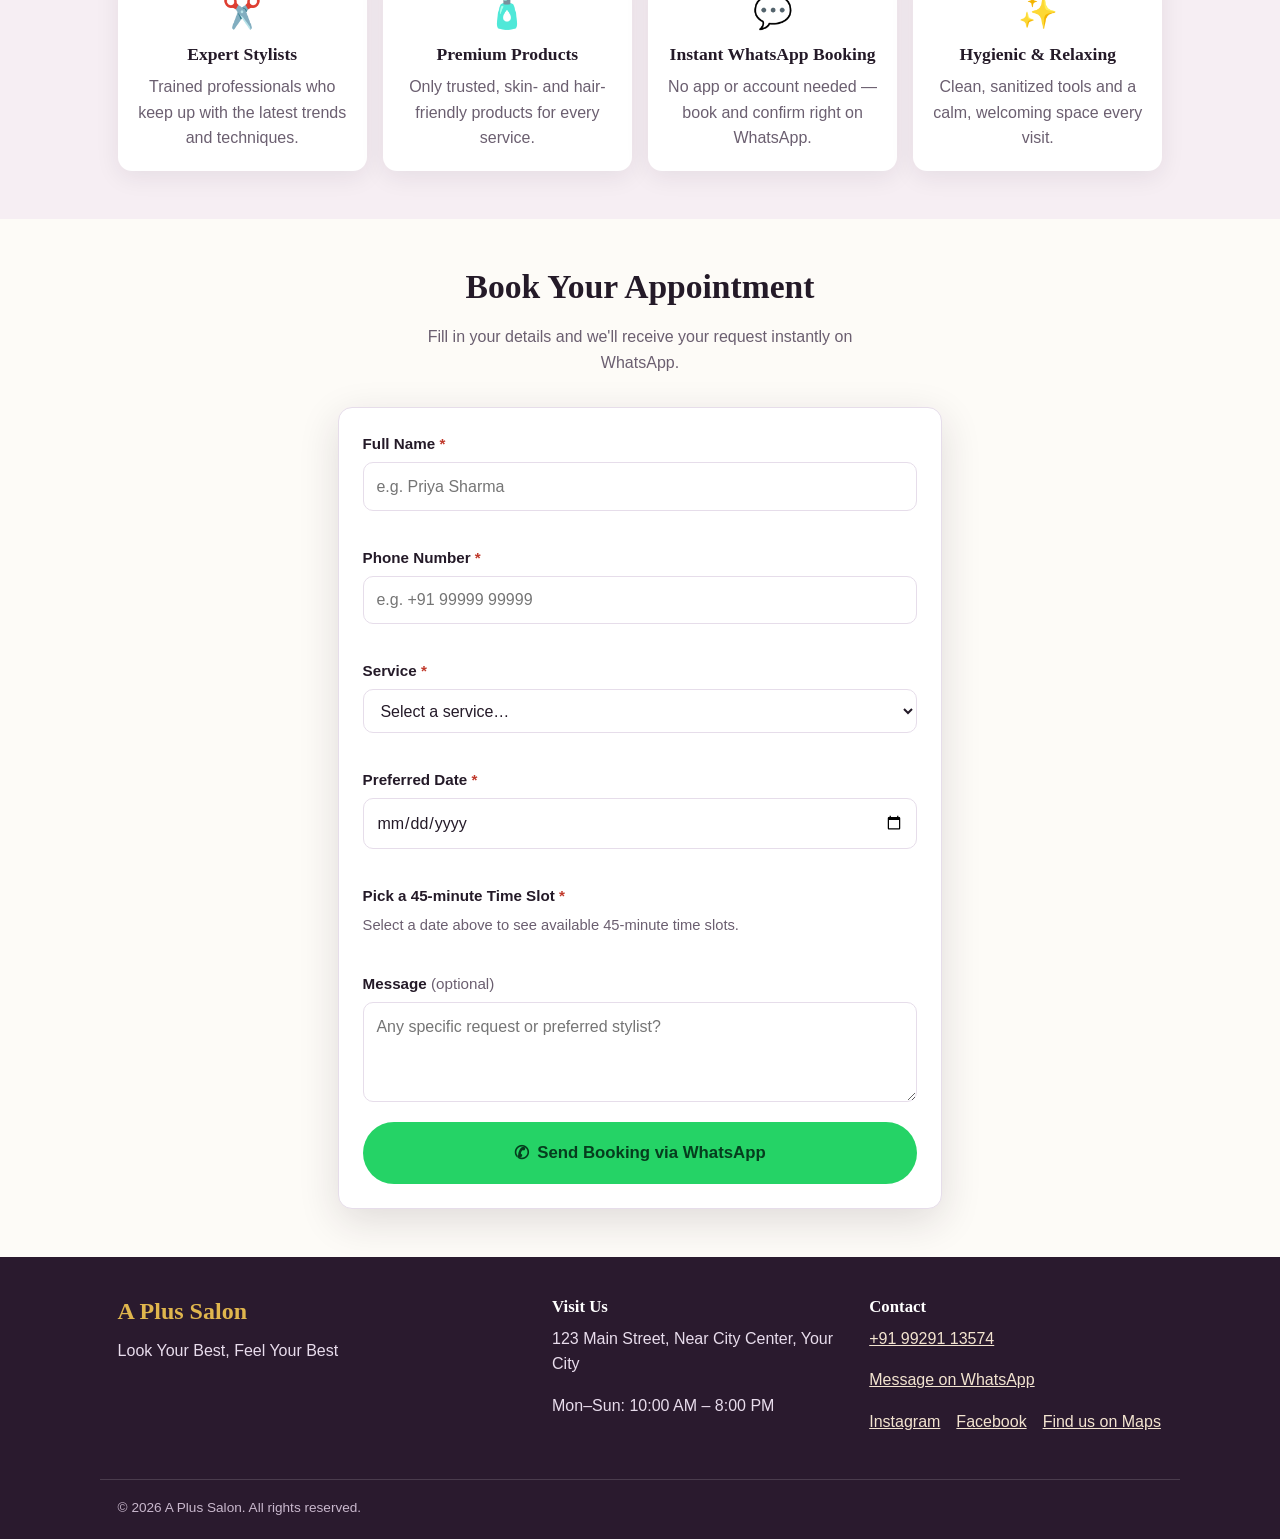
==== commit 4888c54b: "feat: 45-min slot booking + admin-managed services/rates via Vercel KV (localStorage fallback)" ====
--- a/index.html
+++ b/index.html
@@ -176,19 +176,20 @@
             <p class="field__error" data-error-for="service" role="alert" aria-live="polite"></p>
           </div>
 
-          <div class="field field--half">
-            <label for="date">Preferred Date</label>
-            <input id="date" name="date" type="date" autocomplete="off" />
-          </div>
-
-          <div class="field field--half">
-            <label for="time">Preferred Time</label>
-            <select id="time" name="time">
-              <option value="">Any time</option>
-              <option value="Morning (10 AM – 12 PM)">Morning (10 AM – 12 PM)</option>
-              <option value="Afternoon (12 PM – 4 PM)">Afternoon (12 PM – 4 PM)</option>
-              <option value="Evening (4 PM – 8 PM)">Evening (4 PM – 8 PM)</option>
-            </select>
+          <div class="field">
+            <label for="date">Preferred Date <span class="req" aria-hidden="true">*</span></label>
+            <input id="date" name="date" type="date" autocomplete="off" required aria-required="true" />
+            <p class="field__error" data-error-for="date" role="alert" aria-live="polite"></p>
+          </div>
+
+          <div class="field">
+            <label id="slots-label">Pick a 45-minute Time Slot <span class="req" aria-hidden="true">*</span></label>
+            <div id="slots" class="slots" role="group" aria-labelledby="slots-label" aria-live="polite">
+              <p class="slots__hint">Select a date above to see available 45-minute time slots.</p>
+            </div>
+            <!-- The chosen slot's start time (HH:MM) is stored here for submit. -->
+            <input id="time" name="time" type="hidden" value="" />
+            <p class="field__error" data-error-for="time" role="alert" aria-live="polite"></p>
           </div>
 
           <div class="field">
--- a/assets/css/styles.css
+++ b/assets/css/styles.css
@@ -928,3 +928,292 @@
     transform: none;
   }
 }
+
+
+/* ==========================================================================
+   Booking — 45-minute time-slot picker
+   ========================================================================== */
+.slots {
+  display: grid;
+  grid-template-columns: repeat(auto-fill, minmax(96px, 1fr));
+  gap: 0.5rem;
+}
+.slots__hint {
+  grid-column: 1 / -1;
+  margin: 0;
+  color: var(--color-muted);
+  font-size: 0.92rem;
+}
+.slot {
+  min-height: var(--tap);
+  padding: 0.55rem 0.5rem;
+  font: inherit;
+  font-weight: 600;
+  color: var(--color-primary);
+  background: #fff;
+  border: 1.5px solid var(--color-border);
+  border-radius: var(--radius-sm);
+  cursor: pointer;
+  transition: background 0.15s ease, border-color 0.15s ease, color 0.15s ease;
+}
+.slot:hover {
+  border-color: var(--color-primary);
+}
+.slot.is-selected {
+  background: var(--color-primary);
+  border-color: var(--color-primary);
+  color: #fff;
+}
+.slot--taken,
+.slot:disabled {
+  color: var(--color-muted);
+  background: #f2edf4;
+  border-color: var(--color-border);
+  text-decoration: line-through;
+  cursor: not-allowed;
+  opacity: 0.7;
+}
+
+/* ==========================================================================
+   Admin — PIN gate
+   ========================================================================== */
+.admin-gate {
+  display: flex;
+  justify-content: center;
+  padding: 1.5rem 0;
+}
+.admin-gate__card {
+  width: 100%;
+  max-width: 420px;
+  background: var(--color-surface);
+  border: 1px solid var(--color-border);
+  border-radius: var(--radius);
+  box-shadow: var(--shadow-lg);
+  padding: 1.75rem 1.5rem;
+}
+.admin-gate__title {
+  margin-top: 0;
+}
+.admin-gate__text {
+  color: var(--color-muted);
+  font-size: 0.95rem;
+}
+.admin-gate__text code {
+  background: #f2edf4;
+  padding: 0.05rem 0.35rem;
+  border-radius: 6px;
+  font-size: 0.9em;
+}
+.admin-gate__form .field {
+  margin-bottom: 0.75rem;
+}
+.admin-gate__form input {
+  min-height: var(--tap);
+  padding: 0.65rem 0.8rem;
+  font: inherit;
+  color: var(--color-ink);
+  background: #fff;
+  border: 1.5px solid var(--color-border);
+  border-radius: var(--radius-sm);
+  width: 100%;
+}
+.admin-gate__form input:focus {
+  border-color: var(--color-primary);
+  outline: none;
+  box-shadow: 0 0 0 3px rgba(122, 31, 92, 0.15);
+}
+
+/* Success / connected variant of the note box */
+.admin-note--ok {
+  background: #e9f9ef;
+  border-color: var(--color-whatsapp);
+  border-left-color: var(--color-whatsapp-dark);
+  color: #0b5a2c;
+}
+
+/* ==========================================================================
+   Admin — tabs
+   ========================================================================== */
+.admin-tabs {
+  display: flex;
+  gap: 0.35rem;
+  margin: 1.25rem 0 1rem;
+  border-bottom: 1px solid var(--color-border);
+}
+.admin-tab {
+  appearance: none;
+  min-height: var(--tap);
+  padding: 0.6rem 1.1rem;
+  font: inherit;
+  font-weight: 600;
+  color: var(--color-muted);
+  background: transparent;
+  border: 0;
+  border-bottom: 3px solid transparent;
+  cursor: pointer;
+}
+.admin-tab:hover {
+  color: var(--color-primary);
+}
+.admin-tab.is-active {
+  color: var(--color-primary);
+  border-bottom-color: var(--color-primary);
+}
+
+/* ==========================================================================
+   Admin — status badges + booking actions
+   ========================================================================== */
+.status-badge {
+  display: inline-block;
+  padding: 0.15rem 0.6rem;
+  border-radius: 999px;
+  font-size: 0.78rem;
+  font-weight: 700;
+  text-transform: capitalize;
+  white-space: nowrap;
+}
+.status-badge--pending {
+  background: #fbf0d8;
+  color: #8a5a00;
+}
+.status-badge--confirmed {
+  background: #d9f7e4;
+  color: #0b5a2c;
+}
+.status-badge--cancelled {
+  background: #f6dcd8;
+  color: #96271b;
+}
+.booking-actions {
+  display: flex;
+  flex-wrap: wrap;
+  gap: 0.4rem;
+  margin-top: 0.4rem;
+}
+.col-actions {
+  white-space: nowrap;
+}
+.admin-select {
+  min-height: 38px;
+  padding: 0.4rem 0.7rem;
+  font: inherit;
+  color: var(--color-ink);
+  background: #fff;
+  border: 1.5px solid var(--color-border);
+  border-radius: var(--radius-sm);
+}
+.admin-select:focus {
+  border-color: var(--color-primary);
+  outline: none;
+  box-shadow: 0 0 0 3px rgba(122, 31, 92, 0.15);
+}
+
+/* ==========================================================================
+   Admin — services manager
+   ========================================================================== */
+.service-form {
+  background: var(--color-surface);
+  border: 1px solid var(--color-border);
+  border-radius: var(--radius);
+  box-shadow: var(--shadow);
+  padding: 1.25rem;
+  margin-bottom: 1.5rem;
+}
+.service-form__title {
+  margin-top: 0;
+  font-size: 1.15rem;
+}
+.service-form__grid {
+  display: grid;
+  grid-template-columns: 1fr;
+  gap: 0.9rem;
+  margin-bottom: 0.75rem;
+}
+.service-form__grid .field {
+  display: flex;
+  flex-direction: column;
+  gap: 0.35rem;
+}
+.service-form__grid label {
+  font-weight: 600;
+  font-size: 0.9rem;
+}
+.service-form__grid input {
+  min-height: var(--tap);
+  padding: 0.6rem 0.75rem;
+  font: inherit;
+  color: var(--color-ink);
+  background: #fff;
+  border: 1.5px solid var(--color-border);
+  border-radius: var(--radius-sm);
+  width: 100%;
+}
+.service-form__grid input:focus {
+  border-color: var(--color-primary);
+  outline: none;
+  box-shadow: 0 0 0 3px rgba(122, 31, 92, 0.15);
+}
+
+.services-admin-list {
+  display: grid;
+  grid-template-columns: 1fr;
+  gap: 1rem;
+}
+.svc-card {
+  background: var(--color-surface);
+  border: 1px solid var(--color-border);
+  border-radius: var(--radius);
+  box-shadow: var(--shadow);
+  padding: 1.1rem 1.2rem;
+}
+.svc-card__head {
+  display: flex;
+  flex-wrap: wrap;
+  justify-content: space-between;
+  align-items: baseline;
+  gap: 0.25rem 0.75rem;
+}
+.svc-card__name {
+  margin: 0;
+  font-size: 1.15rem;
+}
+.svc-card__price {
+  font-weight: 700;
+  color: var(--color-primary);
+  white-space: nowrap;
+}
+.svc-card__meta {
+  color: var(--color-muted);
+  font-size: 0.88rem;
+  margin: 0.25rem 0 0.4rem;
+}
+.svc-card__desc {
+  color: var(--color-muted);
+  margin: 0 0 0.6rem;
+}
+.svc-card__actions {
+  display: flex;
+  flex-wrap: wrap;
+  gap: 0.5rem;
+  margin-top: 0.5rem;
+}
+.svc-edit .service-form__grid {
+  margin-bottom: 0.5rem;
+}
+
+@media (min-width: 600px) {
+  .service-form__grid {
+    grid-template-columns: 1fr 1fr;
+  }
+  .service-form__desc {
+    grid-column: 1 / -1;
+  }
+  .services-admin-list {
+    grid-template-columns: repeat(2, 1fr);
+  }
+}
+@media (min-width: 900px) {
+  .services-admin-list {
+    grid-template-columns: repeat(3, 1fr);
+  }
+}
